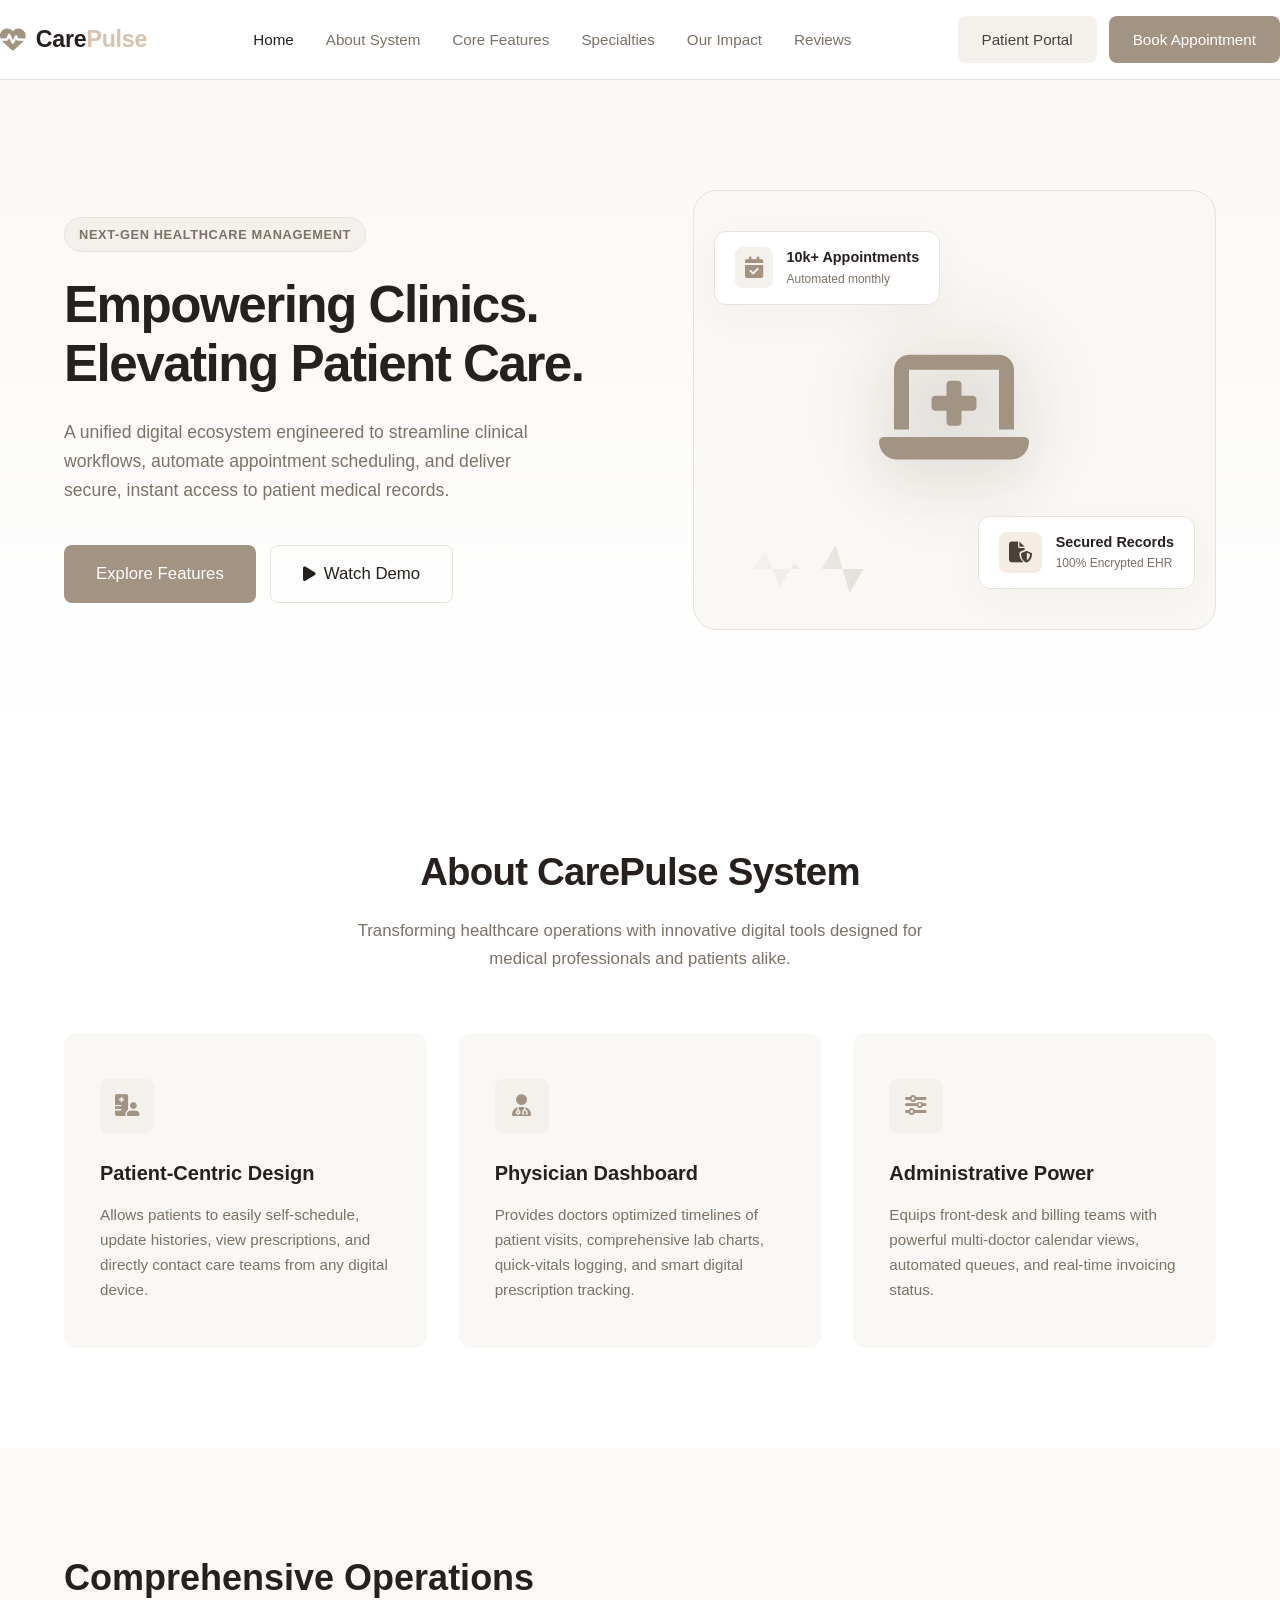
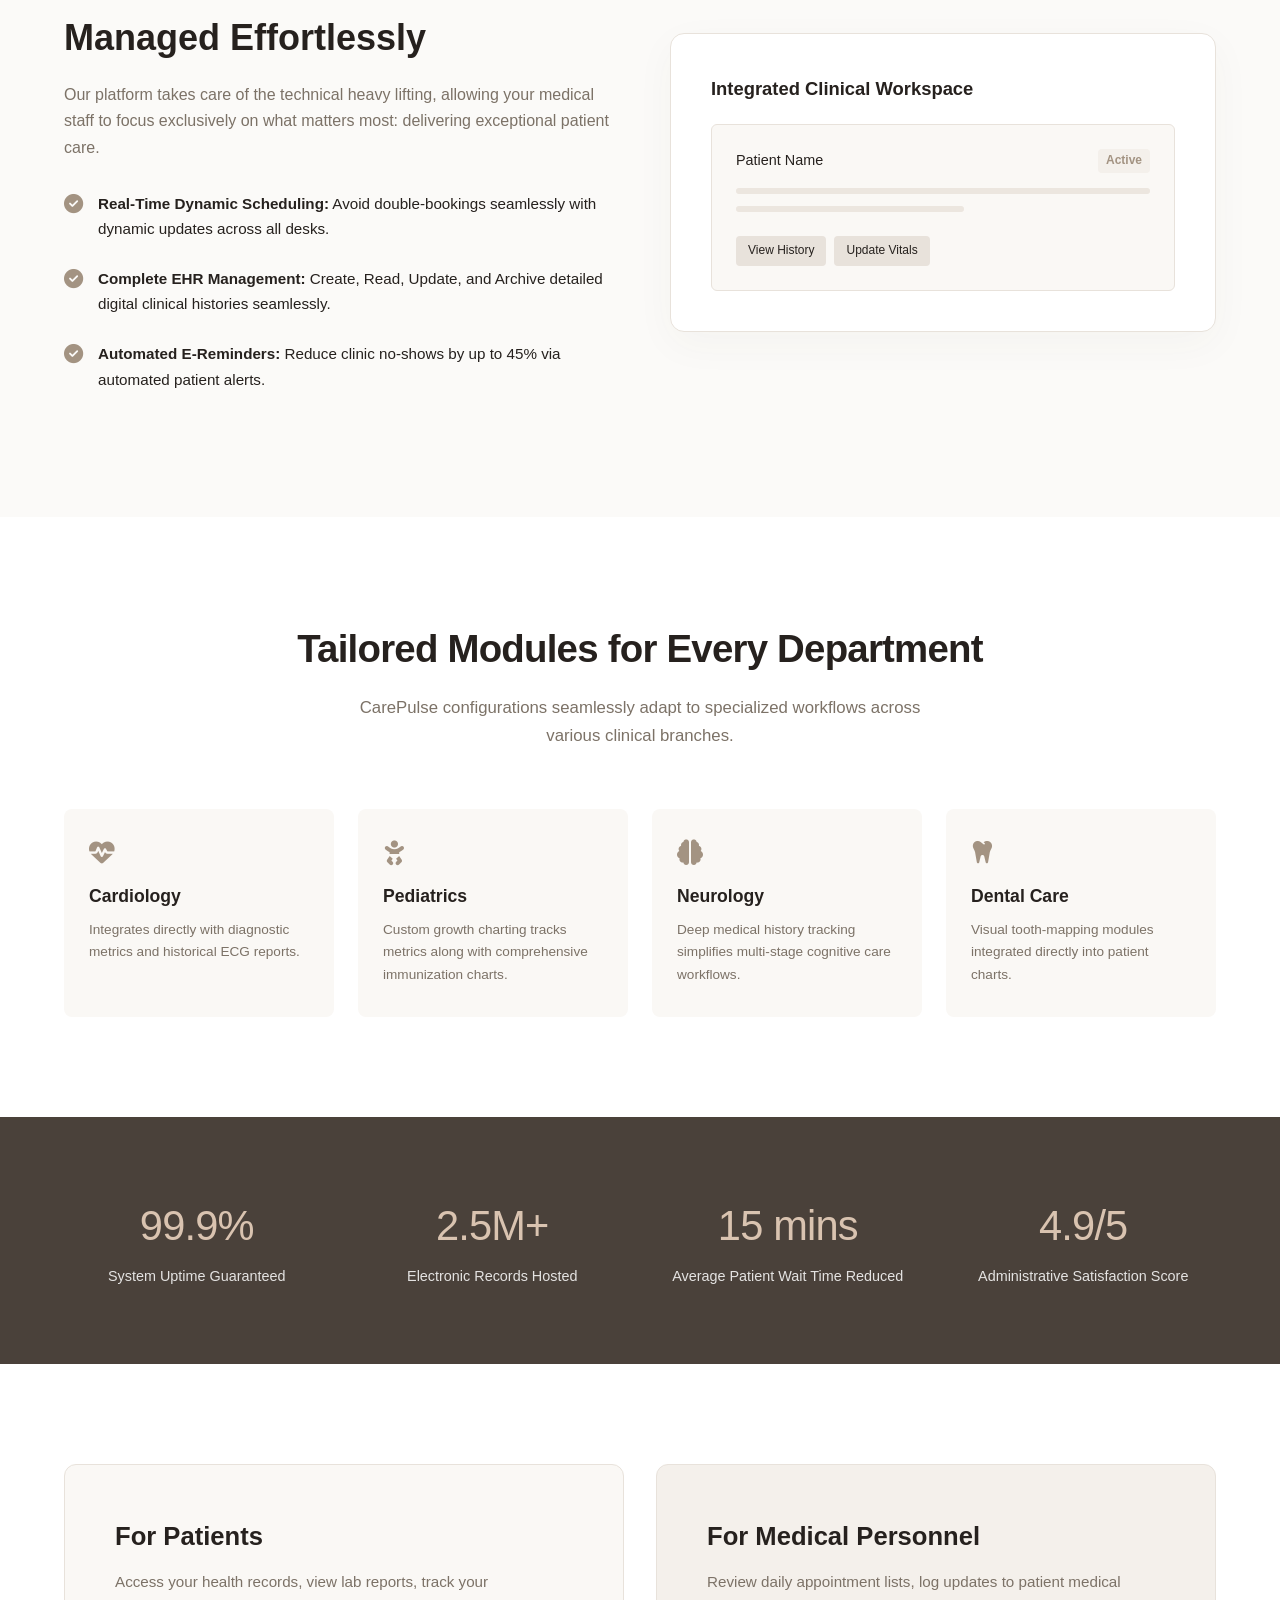
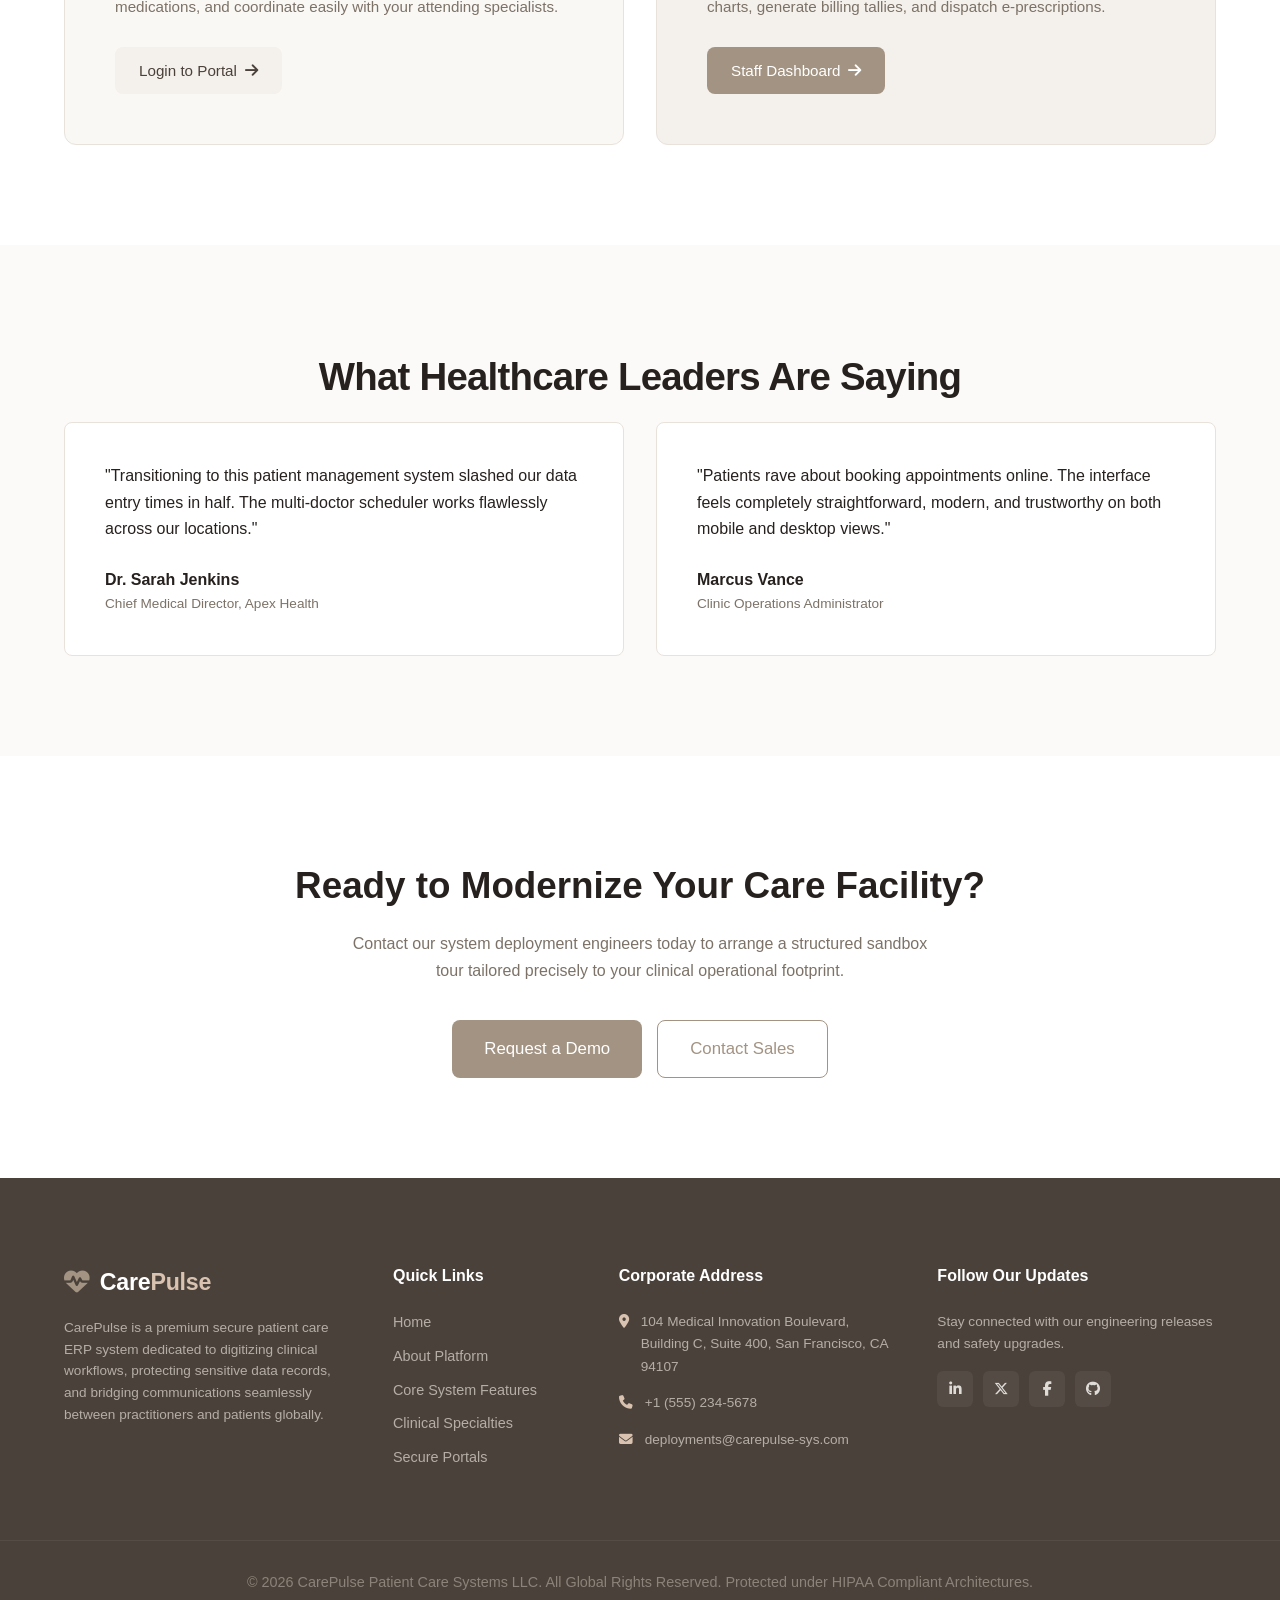
==== index.html @ c85071f4 "first commit" ====
<!DOCTYPE html>
<html lang="en">
<head>
    <meta charset="UTF-8">
    <meta name="viewport" content="width=device-width, initial-scale=1.0">
    <title>CarePulse | Modern Patient Care & Management System</title>
    <!-- External CSS -->
    <link rel="stylesheet" href="style.css">
    <!-- FontAwesome for professional modern icons -->
    <link rel="stylesheet" href="https://cdnjs.cloudflare.com/ajax/libs/font-awesome/6.4.0/css/all.min.css">
</head>
<body>

    <!-- 1. COMPULSORY HEADER & NAVIGATION -->
    <header class="main-header">
        <div class="header-container">
            <div class="logo">
                <i class="fa-solid fa-heart-pulse animated-pulse"></i>
                <span>Care<span class="highlight">Pulse</span></span>
            </div>
            <nav class="navbar">
                <a href="#home" class="active">Home</a>
                <a href="#about">About System</a>
                <a href="#features">Core Features</a>
                <a href="#departments">Specialties</a>
                <a href="#stats">Our Impact</a>
                <a href="#testimonials">Reviews</a>
            </nav>
            <div class="header-cta">
                <a href="#portal" class="btn btn-secondary">Patient Portal</a>
                <a href="#book" class="btn btn-primary">Book Appointment</a>
            </div>
        </div>
    </header>

    <main>
        <!-- 2. HERO SECTION (With Floating/Animated Visual Element) -->
        <section id="home" class="hero-section">
            <div class="container hero-grid">
                <div class="hero-content">
                    <span class="badge">Next-Gen Healthcare Management</span>
                    <h1>Empowering Clinics. <br>Elevating Patient Care.</h1>
                    <p>A unified digital ecosystem engineered to streamline clinical workflows, automate appointment scheduling, and deliver secure, instant access to patient medical records.</p>
                    <div class="hero-actions">
                        <a href="#features" class="btn btn-primary btn-lg">Explore Features</a>
                        <a href="#contact" class="btn btn-outline btn-lg"><i class="fa-solid fa-play"></i> Watch Demo</a>
                    </div>
                </div>
                <div class="hero-image-wrapper">
                    <!-- Modern animated graphic representation using CSS vectors and icons -->
                    <div class="animated-graphic-container">
                        <div class="circle-bg"></div>
                        <div class="floating-card card-1">
                            <i class="fa-solid fa-calendar-check"></i>
                            <div>
                                <h4>10k+ Appointments</h4>
                                <p>Automated monthly</p>
                            </div>
                        </div>
                        <div class="floating-card card-2">
                            <i class="fa-solid fa-file-shield"></i>
                            <div>
                                <h4>Secured Records</h4>
                                <p>100% Encrypted EHR</p>
                            </div>
                        </div>
                        <div class="main-graphic-icon">
                            <i class="fa-solid fa-laptop-medical"></i>
                        </div>
                    </div>
                </div>
            </div>
        </section>

        <!-- 3. ABOUT THE SYSTEM SECTION -->
        <section id="about" class="about-section">
            <div class="container">
                <div class="section-header text-center">
                    <h2>About CarePulse System</h2>
                    <p class="subtitle">Transforming healthcare operations with innovative digital tools designed for medical professionals and patients alike.</p>
                </div>
                <div class="about-grid">
                    <div class="about-card">
                        <div class="icon-box"><i class="fa-solid fa-hospital-user"></i></div>
                        <h3>Patient-Centric Design</h3>
                        <p>Allows patients to easily self-schedule, update histories, view prescriptions, and directly contact care teams from any digital device.</p>
                    </div>
                    <div class="about-card">
                        <div class="icon-box"><i class="fa-solid fa-user-doctor"></i></div>
                        <h3>Physician Dashboard</h3>
                        <p>Provides doctors optimized timelines of patient visits, comprehensive lab charts, quick-vitals logging, and smart digital prescription tracking.</p>
                    </div>
                    <div class="about-card">
                        <div class="icon-box"><i class="fa-solid fa-sliders"></i></div>
                        <h3>Administrative Power</h3>
                        <p>Equips front-desk and billing teams with powerful multi-doctor calendar views, automated queues, and real-time invoicing status.</p>
                    </div>
                </div>
            </div>
        </section>

        <!-- 4. CORE FEATURES SECTION (CRUD & Operations overview) -->
        <section id="features" class="features-section">
            <div class="container">
                <div class="features-wrapper">
                    <div class="features-text">
                        <h2>Comprehensive Operations Managed Effortlessly</h2>
                        <p>Our platform takes care of the technical heavy lifting, allowing your medical staff to focus exclusively on what matters most: delivering exceptional patient care.</p>
                        
                        <ul class="feature-list">
                            <li>
                                <i class="fa-solid fa-circle-check"></i>
                                <div>
                                    <strong>Real-Time Dynamic Scheduling:</strong> Avoid double-bookings seamlessly with dynamic updates across all desks.
                                </div>
                            </li>
                            <li>
                                <i class="fa-solid fa-circle-check"></i>
                                <div>
                                    <strong>Complete EHR Management:</strong> Create, Read, Update, and Archive detailed digital clinical histories seamlessly.
                                </div>
                            </li>
                            <li>
                                <i class="fa-solid fa-circle-check"></i>
                                <div>
                                    <strong>Automated E-Reminders:</strong> Reduce clinic no-shows by up to 45% via automated patient alerts.
                                </div>
                            </li>
                        </ul>
                    </div>
                    <div class="features-display">
                        <div class="tech-stack-box">
                            <h3>Integrated Clinical Workspace</h3>
                            <div class="ui-mockup">
                                <div class="mock-row"><span>Patient Name</span><span class="mock-badge success">Active</span></div>
                                <div class="mock-line"></div>
                                <div class="mock-line short"></div>
                                <div class="mock-buttons">
                                    <span class="m-btn view">View History</span>
                                    <span class="m-btn edit">Update Vitals</span>
                                </div>
                            </div>
                        </div>
                    </div>
                </div>
            </div>
        </section>

        <!-- 5. MEDICAL SPECIALTIES & DEPARTMENTS SECTION -->
        <section id="departments" class="dept-section">
            <div class="container">
                <div class="section-header text-center">
                    <h2>Tailored Modules for Every Department</h2>
                    <p class="subtitle">CarePulse configurations seamlessly adapt to specialized workflows across various clinical branches.</p>
                </div>
                <div class="dept-grid">
                    <div class="dept-box">
                        <i class="fa-solid fa-heart-pulse"></i>
                        <h3>Cardiology</h3>
                        <p>Integrates directly with diagnostic metrics and historical ECG reports.</p>
                    </div>
                    <div class="dept-box">
                        <i class="fa-solid fa-baby"></i>
                        <h3>Pediatrics</h3>
                        <p>Custom growth charting tracks metrics along with comprehensive immunization charts.</p>
                    </div>
                    <div class="dept-box">
                        <i class="fa-solid fa-brain"></i>
                        <h3>Neurology</h3>
                        <p>Deep medical history tracking simplifies multi-stage cognitive care workflows.</p>
                    </div>
                    <div class="dept-box">
                        <i class="fa-solid fa-tooth"></i>
                        <h3>Dental Care</h3>
                        <p>Visual tooth-mapping modules integrated directly into patient charts.</p>
                    </div>
                </div>
            </div>
        </section>

        <!-- 6. LIVE IMPACT STATS SECTION -->
        <section id="stats" class="stats-section">
            <div class="container stats-grid">
                <div class="stat-item">
                    <h3>99.9%</h3>
                    <p>System Uptime Guaranteed</p>
                </div>
                <div class="stat-item">
                    <h3>2.5M+</h3>
                    <p>Electronic Records Hosted</p>
                </div>
                <div class="stat-item">
                    <h3>15 mins</h3>
                    <p>Average Patient Wait Time Reduced</p>
                </div>
                <div class="stat-item">
                    <h3>4.9/5</h3>
                    <p>Administrative Satisfaction Score</p>
                </div>
            </div>
        </section>

        <!-- 7. PATIENT & PROVIDER PORTAL SECTION -->
        <section id="portal" class="portal-section">
            <div class="container portal-grid">
                <div class="portal-card secure-patient">
                    <h2>For Patients</h2>
                    <p>Access your health records, view lab reports, track your medications, and coordinate easily with your attending specialists.</p>
                    <a href="#" class="btn btn-secondary">Login to Portal <i class="fa-solid fa-arrow-right"></i></a>
                </div>
                <div class="portal-card secure-staff">
                    <h2>For Medical Personnel</h2>
                    <p>Review daily appointment lists, log updates to patient medical charts, generate billing tallies, and dispatch e-prescriptions.</p>
                    <a href="#" class="btn btn-primary">Staff Dashboard <i class="fa-solid fa-arrow-right"></i></a>
                </div>
            </div>
        </section>

        <!-- 8. REVIEWS & TESTIMONIALS SECTION -->
        <section id="testimonials" class="testimonial-section">
            <div class="container">
                <div class="section-header text-center">
                    <h2>What Healthcare Leaders Are Saying</h2>
                </div>
                <div class="testimonial-grid">
                    <div class="testimonial-card">
                        <p class="quote">"Transitioning to this patient management system slashed our data entry times in half. The multi-doctor scheduler works flawlessly across our locations."</p>
                        <div class="user-info">
                            <div class="user-details">
                                <h4>Dr. Sarah Jenkins</h4>
                                <p>Chief Medical Director, Apex Health</p>
                            </div>
                        </div>
                    </div>
                    <div class="testimonial-card">
                        <p class="quote">"Patients rave about booking appointments online. The interface feels completely straightforward, modern, and trustworthy on both mobile and desktop views."</p>
                        <div class="user-info">
                            <div class="user-details">
                                <h4>Marcus Vance</h4>
                                <p>Clinic Operations Administrator</p>
                            </div>
                        </div>
                    </div>
                </div>
            </div>
        </section>

        <!-- 9. APPOINTMENT BOOKING/CALL TO ACTION SECTION -->
        <section id="book" class="cta-booking-section">
            <div class="container text-center">
                <div class="cta-inner">
                    <h2>Ready to Modernize Your Care Facility?</h2>
                    <p>Contact our system deployment engineers today to arrange a structured sandbox tour tailored precisely to your clinical operational footprint.</p>
                    <div class="cta-buttons">
                        <a href="#" class="btn btn-primary btn-lg">Request a Demo</a>
                        <a href="#contact" class="btn btn-outline-white btn-lg">Contact Sales</a>
                    </div>
                </div>
            </div>
        </section>
    </main>

    <!-- 10. COMPULSORY FOOTER (Links, Address, Socials, Description) -->
    <footer id="contact" class="main-footer">
        <div class="container footer-grid">
            <!-- Col 1: System Description -->
            <div class="footer-col description-col">
                <div class="logo">
                    <i class="fa-solid fa-heart-pulse"></i>
                    <span>Care<span class="highlight">Pulse</span></span>
                </div>
                <p class="footer-desc">
                    CarePulse is a premium secure patient care ERP system dedicated to digitizing clinical workflows, protecting sensitive data records, and bridging communications seamlessly between practitioners and patients globally.
                </p>
            </div>

            <!-- Col 2: Quick Links -->
            <div class="footer-col links-col">
                <h3>Quick Links</h3>
                <ul>
                    <li><a href="#home">Home</a></li>
                    <li><a href="#about">About Platform</a></li>
                    <li><a href="#features">Core System Features</a></li>
                    <li><a href="#departments">Clinical Specialties</a></li>
                    <li><a href="#portal">Secure Portals</a></li>
                </ul>
            </div>

            <!-- Col 3: Address / Contact Info -->
            <div class="footer-col address-col">
                <h3>Corporate Address</h3>
                <ul class="contact-info">
                    <li>
                        <i class="fa-solid fa-location-dot"></i>
                        <span>104 Medical Innovation Boulevard, Building C, Suite 400, San Francisco, CA 94107</span>
                    </li>
                    <li>
                        <i class="fa-solid fa-phone"></i>
                        <span>+1 (555) 234-5678</span>
                    </li>
                    <li>
                        <i class="fa-solid fa-envelope"></i>
                        <span>deployments@carepulse-sys.com</span>
                    </li>
                </ul>
            </div>

            <!-- Col 4: Social Media Links -->
            <div class="footer-col social-col">
                <h3>Follow Our Updates</h3>
                <p>Stay connected with our engineering releases and safety upgrades.</p>
                <div class="social-icons">
                    <a href="https://linkedin.com" target="_blank" aria-label="LinkedIn"><i class="fa-brands fa-linkedin-in"></i></a>
                    <a href="https://twitter.com" target="_blank" aria-label="Twitter"><i class="fa-brands fa-x-twitter"></i></a>
                    <a href="https://facebook.com" target="_blank" aria-label="Facebook"><i class="fa-brands fa-facebook-f"></i></a>
                    <a href="https://github.com" target="_blank" aria-label="GitHub"><i class="fa-brands fa-github"></i></a>
                </div>
            </div>
        </div>

        <div class="footer-bottom text-center">
            <p>&copy; 2026 CarePulse Patient Care Systems LLC. All Global Rights Reserved. Protected under HIPAA Compliant Architectures.</p>
        </div>
    </footer>

</body>
</html>
---- style.css ----
/* 
========================================================================
   CAREPULSE SYSTEM - PROFESSIONAL EXTERNAL STYLING
   PALETTE: Premium Greige, Oatmeal, & Soft Nude Accent
========================================================================
*/

/* --- Root Variables for Greige & Nude Palette --- */
:root {
    --primary: #a39382;            /* Sophisticated Warm Greige / Stone */
    --primary-light: #f4f0eb;      /* Soft Oatmeal / Pale Nude background tint */
    --secondary: #4a413a;          /* Deep Walnut Charcoal for grounding & contrast */
    --secondary-light: #faf8f5;    /* Pristine Linen Off-White */
    --nude-accent: #d9c3b0;        /* Warm Flesh / Sand Nude for premium highlights */
    --dark: #26211e;               /* Rich Espresso Dark for ultra-readable text */
    --light: #ffffff;              /* Pure White background */
    --gray-bg: #fbfaf8;            /* Softly tinted background */
    --text-muted: #7c7267;         /* Ash-greige for beautiful body text */
    --border-color: #e8e2db;       /* Subtle, clean layout borders */
    --shadow: 0 12px 40px rgba(74, 65, 58, 0.04); /* Soft, elegant shadow depth */
    --transition: all 0.35s cubic-bezier(0.25, 1, 0.5, 1); /* Silk-smooth animations */
}

/* --- Base Resets & Typography --- */
* {
    margin: 0;
    padding: 0;
    box-sizing: border-box;
}

html {
    scroll-behavior: smooth;
    font-family: -apple-system, BlinkMacSystemFont, 'Segoe UI', Roboto, Helvetica, Arial, sans-serif;
    color: var(--dark);
    background-color: var(--light);
    -webkit-font-smoothing: antialiased;
}

body {
    line-height: 1.65;
}

.container {
    width: 100%;
    max-width: 1200px;
    margin: 0 auto;
    padding: 0 24px;
}

.text-center { text-align: center; }

/* --- Buttons Styles --- */
.btn {
    display: inline-flex;
    align-items: center;
    gap: 8px;
    padding: 11px 24px;
    border-radius: 8px;
    font-weight: 500;
    font-size: 0.95rem;
    text-decoration: none;
    transition: var(--transition);
    cursor: pointer;
    border: none;
}

.btn-primary {
    background-color: var(--primary);
    color: var(--light);
}
.btn-primary:hover {
    background-color: var(--secondary);
    transform: translateY(-2px);
    box-shadow: 0 5px 15px rgba(74, 65, 58, 0.15);
}

.btn-secondary {
    background-color: var(--primary-light);
    color: var(--secondary);
}
.btn-secondary:hover {
    background-color: var(--nude-accent);
    color: var(--dark);
    transform: translateY(-2px);
}

.btn-outline {
    border: 1px solid var(--border-color);
    background: transparent;
    color: var(--dark);
}
.btn-outline:hover {
    background: var(--primary-light);
    border-color: var(--primary);
}

.btn-lg {
    padding: 14px 32px;
    font-size: 1.05rem;
}

/* --- Global Section Utilities --- */
section {
    padding: 100px 0;
}
.section-header h2 {
    font-size: 2.4rem;
    font-weight: 600;
    letter-spacing: -0.02em;
    color: var(--dark);
    margin-bottom: 14px;
}
.section-header .subtitle {
    max-width: 600px;
    margin: 0 auto 60px auto;
    color: var(--text-muted);
    font-size: 1.05rem;
}

/* ==========================================
   1. HEADER SECTION
========================================== */
.main-header {
    background-color: rgba(255, 255, 255, 0.95);
    backdrop-filter: blur(8px);
    border-bottom: 1px solid var(--border-color);
    position: sticky;
    top: 0;
    z-index: 1000;
    padding: 16px 0;
}

.header-container {
    display: flex;
    justify-content: space-between;
    align-items: center;
}

.logo {
    display: flex;
    align-items: center;
    gap: 10px;
    font-size: 1.45rem;
    font-weight: 600;
    letter-spacing: -0.01em;
    color: var(--dark);
}
.logo i {
    color: var(--primary);
    font-size: 1.6rem;
}
.logo .highlight {
    color: var(--nude-accent);
}

.navbar {
    display: flex;
    gap: 32px;
}
.navbar a {
    text-decoration: none;
    color: var(--text-muted);
    font-weight: 500;
    font-size: 0.95rem;
    transition: var(--transition);
}
.navbar a:hover, .navbar a.active {
    color: var(--dark);
}

.header-cta {
    display: flex;
    gap: 12px;
}

/* ==========================================
   2. HERO SECTION (Richly Animated CSS Visuals)
========================================== */
.hero-section {
    background: linear-gradient(180deg, var(--secondary-light) 0%, var(--light) 100%);
    padding: 110px 0;
    overflow: hidden;
}

.hero-grid {
    display: grid;
    grid-template-columns: 1.05fr 0.95fr;
    align-items: center;
    gap: 50px;
}

.badge {
    background-color: var(--primary-light);
    color: var(--text-muted);
    border: 1px solid var(--border-color);
    padding: 6px 14px;
    border-radius: 30px;
    font-size: 0.8rem;
    font-weight: 600;
    letter-spacing: 0.05em;
    text-transform: uppercase;
    display: inline-block;
    margin-bottom: 24px;
}

.hero-content h1 {
    font-size: 3.2rem;
    font-weight: 700;
    line-height: 1.15;
    letter-spacing: -0.03em;
    color: var(--dark);
    margin-bottom: 24px;
}

.hero-content p {
    font-size: 1.1rem;
    color: var(--text-muted);
    margin-bottom: 40px;
    max-width: 500px;
}

.hero-actions {
    display: flex;
    gap: 14px;
}

/* --- Complex Vector Medical Canvas Styling --- */
.animated-graphic-container {
    position: relative;
    width: 100%;
    height: 440px;
    display: flex;
    justify-content: center;
    align-items: center;
    background-color: var(--secondary-light);
    border-radius: 24px;
    border: 1px solid var(--border-color);
    overflow: hidden;
}

/* Diagnostic Radial Target Grid */
.circle-bg {
    position: absolute;
    width: 300px;
    height: 300px;
    background: radial-gradient(circle, rgba(163,147,130,0.15) 0%, transparent 70%);
    border-radius: 50%;
    animation: pulseBg 4s infinite ease-in-out;
}

/* Orbiting Ring 1: Telehealth Rotation Matrix */
.circle-orbit-1 {
    position: absolute;
    width: 220px;
    height: 220px;
    border: 1px dashed var(--nude-accent);
    border-radius: 50%;
    animation: spinClockwise 25s linear infinite;
}

/* Orbiting Ring 2: Core Medical Scanning Interface Boundaries */
.circle-orbit-2 {
    position: absolute;
    width: 360px;
    height: 360px;
    border: 1px solid rgba(163,147,130,0.12);
    border-radius: 50%;
    animation: spinCounterClockwise 35s linear infinite;
}

/* Centerpiece Clinical Icon Node */
.main-graphic-icon {
    font-size: 7.5rem;
    color: var(--primary);
    z-index: 5;
    filter: drop-shadow(0 12px 24px rgba(74, 65, 58, 0.12));
    animation: floatMain 6s infinite ease-in-out;
}

/* Pure CSS Heartbeat Pulse-Wave Tracker Component */
.animated-graphic-container::before {
    content: "";
    position: absolute;
    width: 140px;
    height: 60px;
    bottom: 30px;
    left: 30px;
    opacity: 0.25;
    background: linear-gradient(90deg, transparent 0%, var(--primary) 50%, transparent 100%);
    background-size: 200% 100%;
    clip-path: polygon(0% 50%, 20% 50%, 30% 20%, 40% 80%, 50% 40%, 55% 50%, 70% 50%, 80% 10%, 90% 90%, 100% 50%);
    animation: pulseWave 3s infinite linear;
    z-index: 2;
}

/* Clinical Analytics Overlay Card 1 */
.floating-card {
    position: absolute;
    background: var(--light);
    padding: 14px 20px;
    border-radius: 12px;
    border: 1px solid var(--border-color);
    box-shadow: var(--shadow);
    display: flex;
    align-items: center;
    gap: 14px;
    z-index: 10;
}
.floating-card h4 { font-size: 0.9rem; font-weight: 600; color: var(--dark); }
.floating-card p { font-size: 0.75rem; color: var(--text-muted); }
.floating-card i {
    font-size: 1.3rem;
    padding: 10px;
    border-radius: 8px;
}

.card-1 {
    top: 40px;
    left: 20px;
    animation: floatCard1 5s infinite ease-in-out;
}
.card-1 i { background-color: var(--primary-light); color: var(--primary); }

/* Vitals Monitoring Overlay Card 2 */
.card-2 {
    bottom: 40px;
    right: 20px;
    animation: floatCard2 5.5s infinite ease-in-out;
}
.card-2 i { background-color: #f5ece3; color: var(--secondary); }

/* Decorative Target Alignment Crosshairs */
.graphic-dot {
    position: absolute;
    width: 10px;
    height: 10px;
    background-color: var(--nude-accent);
    border-radius: 50%;
    top: 25%;
    right: 25%;
    animation: floatCard1 4s infinite ease-in-out alternate;
}

/* ==========================================
   3. ABOUT SECTION
========================================== */
.about-section { background-color: var(--light); }
.about-grid {
    display: grid;
    grid-template-columns: repeat(3, 1fr);
    gap: 32px;
}
.about-card {
    background-color: var(--secondary-light);
    padding: 45px 35px;
    border-radius: 12px;
    transition: var(--transition);
    border: 1px solid transparent;
}
.about-card:hover {
    transform: translateY(-5px);
    background-color: var(--light);
    border-color: var(--border-color);
    box-shadow: var(--shadow);
}
.icon-box {
    width: 54px;
    height: 54px;
    background-color: var(--primary-light);
    color: var(--primary);
    display: flex;
    align-items: center;
    justify-content: center;
    border-radius: 8px;
    font-size: 1.35rem;
    margin-bottom: 24px;
}
.about-card h3 { margin-bottom: 12px; font-size: 1.25rem; font-weight: 600; }
.about-card p { color: var(--text-muted); font-size: 0.95rem; }

/* ==========================================
   4. CORE FEATURES SECTION
========================================== */
.features-section { background-color: var(--gray-bg); }
.features-wrapper {
    display: grid;
    grid-template-columns: 1fr 1fr;
    gap: 60px;
    align-items: center;
}
.features-text h2 { font-size: 2.25rem; margin-bottom: 15px; }
.features-text p { color: var(--text-muted); margin-bottom: 30px; }

.feature-list { list-style: none; }
.feature-list li {
    display: flex;
    gap: 15px;
    margin-bottom: 25px;
    font-size: 0.95rem;
}
.feature-list li i {
    color: var(--primary);
    font-size: 1.2rem;
    margin-top: 4px;
}

.features-display {
    background-color: var(--light);
    border-radius: 14px;
    padding: 40px;
    border: 1px solid var(--border-color);
    box-shadow: var(--shadow);
}
.tech-stack-box h3 { font-size: 1.15rem; margin-bottom: 20px; font-weight: 600; }
.ui-mockup {
    background-color: var(--secondary-light);
    border-radius: 6px;
    padding: 24px;
    border: 1px solid var(--border-color);
}
.mock-row {
    display: flex;
    justify-content: space-between;
    margin-bottom: 15px;
    font-size: 0.9rem;
    font-weight: 500;
}
.mock-badge {
    font-size: 0.75rem;
    padding: 2px 8px;
    border-radius: 4px;
}
.mock-badge.success { background-color: var(--primary-light); color: var(--primary); font-weight: 600; }
.mock-line {
    height: 6px;
    background-color: #ece6df;
    border-radius: 3px;
    margin-bottom: 12px;
}
.mock-line.short { width: 55%; margin-bottom: 24px; }
.mock-buttons { display: flex; gap: 8px; }
.m-btn {
    font-size: 0.75rem;
    padding: 5px 12px;
    border-radius: 4px;
    background: var(--border-color);
    color: var(--dark);
}

/* ==========================================
   5. SPECIALTIES DEPARTMENTS SECTION
========================================== */
.dept-section { background-color: var(--light); }
.dept-grid {
    display: grid;
    grid-template-columns: repeat(4, 1fr);
    gap: 24px;
}
.dept-box {
    padding: 30px 24px;
    background-color: var(--secondary-light);
    border-radius: 8px;
    border: 1px solid transparent;
    transition: var(--transition);
}
.dept-box:hover {
    background-color: var(--light);
    border-color: var(--border-color);
    box-shadow: var(--shadow);
}
.dept-box i {
    font-size: 1.6rem;
    color: var(--primary);
    margin-bottom: 16px;
}
.dept-box h3 { font-size: 1.1rem; margin-bottom: 8px; font-weight: 600; }
.dept-box p { font-size: 0.85rem; color: var(--text-muted); }

/* ==========================================
   6. IMPACT STATS SECTION
========================================== */
.stats-section {
    background-color: var(--secondary);
    color: var(--light);
    padding: 75px 0;
}
.stats-grid {
    display: grid;
    grid-template-columns: repeat(4, 1fr);
    text-align: center;
    gap: 30px;
}
.stat-item h3 { font-size: 2.6rem; font-weight: 500; letter-spacing: -0.02em; margin-bottom: 4px; color: var(--nude-accent); }
.stat-item p { font-size: 0.9rem; opacity: 0.85; }

/* ==========================================
   7. PORTAL LOGIN SECTION
========================================== */
.portal-section { background-color: var(--light); }
.portal-grid {
    display: grid;
    grid-template-columns: 1fr 1fr;
    gap: 32px;
}
.portal-card {
    padding: 50px;
    border-radius: 12px;
    border: 1px solid var(--border-color);
}
.secure-patient {
    background-color: var(--secondary-light);
    color: var(--dark);
}
.secure-staff {
    background-color: var(--primary-light);
    color: var(--dark);
}
.portal-card h2 { margin-bottom: 12px; font-size: 1.6rem; font-weight: 600; }
.portal-card p { margin-bottom: 28px; color: var(--text-muted); font-size: 0.95rem; }

/* ==========================================
   8. TESTIMONIALS SECTION
========================================== */
.testimonial-section { background-color: var(--gray-bg); }
.testimonial-grid {
    display: grid;
    grid-template-columns: 1fr 1fr;
    gap: 32px;
}
.testimonial-card {
    background-color: var(--light);
    padding: 40px;
    border-radius: 8px;
    border: 1px solid var(--border-color);
}
.testimonial-card .quote {
    font-size: 1rem;
    margin-bottom: 24px;
    color: var(--dark);
}
.user-details h4 { font-size: 1rem; font-weight: 600; }
.user-details p { font-size: 0.85rem; color: var(--text-muted); }

/* ==========================================
   9. CTA APPOINTMENT BOOKING SECTION
========================================== */
.cta-booking-section {
    background-color: var(--light);
    padding: 100px 0;
}
.cta-inner h2 { font-size: 2.3rem; margin-bottom: 14px; font-weight: 600; }
.cta-inner p { max-width: 600px; margin: 0 auto 36px auto; color: var(--text-muted); }
.cta-buttons { display: flex; justify-content: center; gap: 15px; }
.btn-outline-white {
    border: 1px solid var(--primary);
    color: var(--primary);
}
.btn-outline-white:hover {
    background-color: var(--primary-light);
}

/* ==========================================
   10. COMPULSORY FOOTER SYSTEM
========================================== */
.main-footer {
    background-color: var(--secondary);
    color: #dfdcd8;
    padding: 85px 0 40px 0;
    font-size: 0.9rem;
}
.footer-grid {
    display: grid;
    grid-template-columns: 1.4fr 0.9fr 1.35fr 1.35fr;
    gap: 40px;
    margin-bottom: 60px;
}
.footer-col h3 {
    color: var(--light);
    margin-bottom: 22px;
    font-size: 1rem;
    font-weight: 600;
}

.description-col .logo { color: var(--light); margin-bottom: 16px; }
.footer-desc { color: #b5aea7; line-height: 1.6; font-size: 0.85rem; }

.links-col ul { list-style: none; }
.links-col ul li { margin-bottom: 10px; }
.links-col ul li a {
    color: #b5aea7;
    text-decoration: none;
    transition: var(--transition);
}
.links-col ul li a:hover { color: var(--light); }

.contact-info { list-style: none; }
.contact-info li {
    display: flex;
    gap: 12px;
    margin-bottom: 14px;
    color: #b5aea7;
    font-size: 0.85rem;
}
.contact-info li i { color: var(--nude-accent); margin-top: 4px; }

.social-col p { color: #b5aea7; margin-bottom: 15px; font-size: 0.85rem; }
.social-icons { display: flex; gap: 10px; }
.social-icons a {
    width: 36px;
    height: 36px;
    background-color: rgba(255, 255, 255, 0.05);
    color: #dfdcd8;
    display: flex;
    align-items: center;
    justify-content: center;
    border-radius: 6px;
    text-decoration: none;
    transition: var(--transition);
}
.social-icons a:hover {
    background-color: var(--primary);
    color: var(--light);
}

.footer-bottom {
    border-top: 1px solid rgba(255, 255, 255, 0.06);
    padding-top: 30px;
    color: #8c837a;
    font-size: 0.8------rem;
}

/* ==========================================
   CSS KEYFRAME ANIMATIONS
========================================== */
@keyframes pulseBg {
    0%, 100% { transform: scale(1); opacity: 0.6; }
    50% { transform: scale(1.08); opacity: 0.9; }
}

@keyframes spinClockwise {
    0% { transform: rotate(0deg); }
    100% { transform: rotate(360deg); }
}

@keyframes spinCounterClockwise {
    0% { transform: rotate(360deg); }
    100% { transform: rotate(0deg); }
}

@keyframes floatMain {
    0%, 100% { transform: translateY(0); }
    50% { transform: translateY(-12px); }
}

@keyframes floatCard1 {
    0%, 100% { transform: translateY(0) translateX(0); }
    50% { transform: translateY(-8px) translateX(4px); }
}

@keyframes floatCard2 {
    0%, 100% { transform: translateY(0) translateX(0); }
    50% { transform: translateY(8px) translateX(-4px); }
}

@keyframes pulseWave {
    0% { background-position: 200% 0; }
    100% { background-position: -200% 0; }
}

/* ==========================================
   RESPONSIVE DESIGN (MOBILE MEDIA QUERIES)
========================================== */
@media (max-width: 992px) {
    .hero-grid, .features-wrapper, .portal-grid, .testimonial-grid {
        grid-template-columns: 1fr;
    }
    .about-grid, .dept-grid, .footer-grid { grid-template-columns: repeat(2, 1fr); }
    .navbar, .header-cta { display: none; }
}

@media (max-width: 576px) {
    .about-grid, .dept-grid, .footer-grid, .stats-grid { grid-template-columns: 1fr; }
    .hero-content h1 { font-size: 2.3rem; }
}
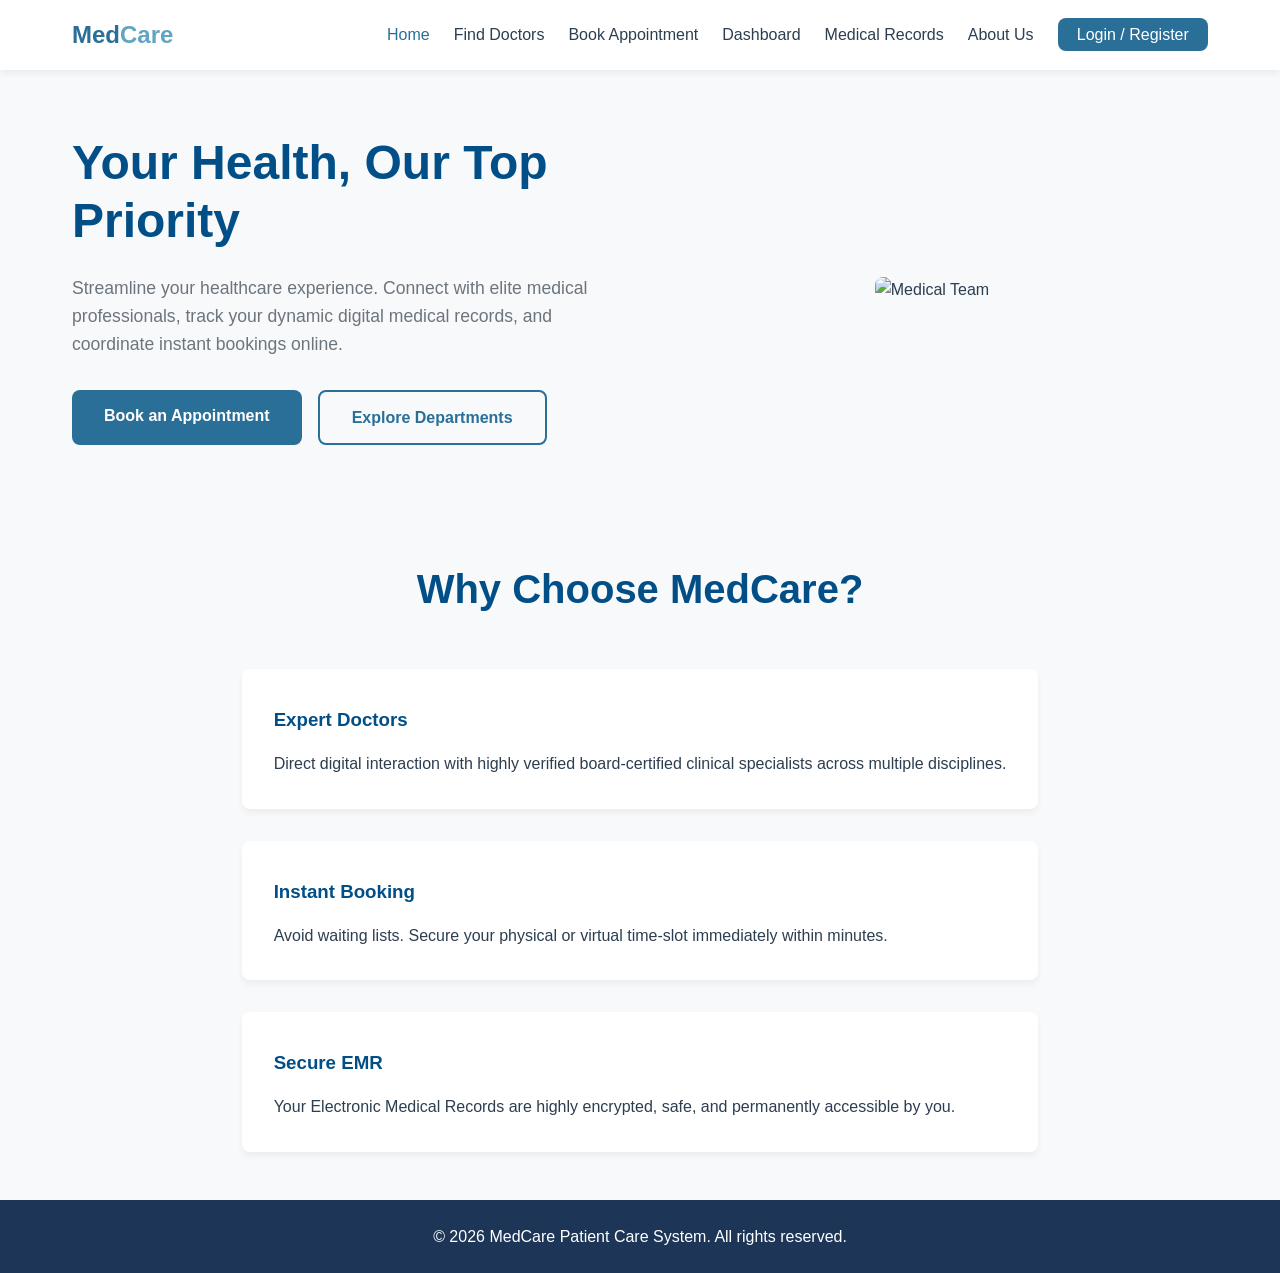
==== commit 512db479: "test" ====
--- a/index.html
+++ b/index.html
@@ -3,324 +3,62 @@
 <head>
     <meta charset="UTF-8">
     <meta name="viewport" content="width=device-width, initial-scale=1.0">
-    <title>CarePulse | Modern Patient Care & Management System</title>
-    <!-- External CSS -->
+    <title>MedCare | Patient Management System</title>
     <link rel="stylesheet" href="style.css">
-    <!-- FontAwesome for professional modern icons -->
-    <link rel="stylesheet" href="https://cdnjs.cloudflare.com/ajax/libs/font-awesome/6.4.0/css/all.min.css">
 </head>
 <body>
 
-    <!-- 1. COMPULSORY HEADER & NAVIGATION -->
-    <header class="main-header">
-        <div class="header-container">
-            <div class="logo">
-                <i class="fa-solid fa-heart-pulse animated-pulse"></i>
-                <span>Care<span class="highlight">Pulse</span></span>
-            </div>
-            <nav class="navbar">
-                <a href="#home" class="active">Home</a>
-                <a href="#about">About System</a>
-                <a href="#features">Core Features</a>
-                <a href="#departments">Specialties</a>
-                <a href="#stats">Our Impact</a>
-                <a href="#testimonials">Reviews</a>
-            </nav>
-            <div class="header-cta">
-                <a href="#portal" class="btn btn-secondary">Patient Portal</a>
-                <a href="#book" class="btn btn-primary">Book Appointment</a>
+    <header>
+        <nav class="navbar">
+            <div class="logo"><a href="index.html">Med<span>Care</span></a></div>
+            <ul class="nav-links">
+                <li><a href="index.html" class="active">Home</a></li>
+                <li><a href="doctors.html">Find Doctors</a></li>
+                <li><a href="appointment.html">Book Appointment</a></li>
+                <li><a href="dashboard.html">Dashboard</a></li>
+                <li><a href="emr.html">Medical Records</a></li>
+                <li><a href="about.html">About Us</a></li>
+                <li><a href="login.html" class="cta-btn">Login / Register</a></li>
+            </ul>
+        </nav>
+    </header>
+
+    <main class="hero">
+        <div class="hero-content">
+            <h1>Your Health, Our Top Priority</h1>
+            <p>Streamline your healthcare experience. Connect with elite medical professionals, track your dynamic digital medical records, and coordinate instant bookings online.</p>
+            <div class="hero-buttons">
+                <a href="appointment.html" class="btn-primary">Book an Appointment</a>
+                <a href="doctors.html" class="btn-secondary">Explore Departments</a>
             </div>
         </div>
-    </header>
-
-    <main>
-        <!-- 2. HERO SECTION (With Floating/Animated Visual Element) -->
-        <section id="home" class="hero-section">
-            <div class="container hero-grid">
-                <div class="hero-content">
-                    <span class="badge">Next-Gen Healthcare Management</span>
-                    <h1>Empowering Clinics. <br>Elevating Patient Care.</h1>
-                    <p>A unified digital ecosystem engineered to streamline clinical workflows, automate appointment scheduling, and deliver secure, instant access to patient medical records.</p>
-                    <div class="hero-actions">
-                        <a href="#features" class="btn btn-primary btn-lg">Explore Features</a>
-                        <a href="#contact" class="btn btn-outline btn-lg"><i class="fa-solid fa-play"></i> Watch Demo</a>
-                    </div>
-                </div>
-                <div class="hero-image-wrapper">
-                    <!-- Modern animated graphic representation using CSS vectors and icons -->
-                    <div class="animated-graphic-container">
-                        <div class="circle-bg"></div>
-                        <div class="floating-card card-1">
-                            <i class="fa-solid fa-calendar-check"></i>
-                            <div>
-                                <h4>10k+ Appointments</h4>
-                                <p>Automated monthly</p>
-                            </div>
-                        </div>
-                        <div class="floating-card card-2">
-                            <i class="fa-solid fa-file-shield"></i>
-                            <div>
-                                <h4>Secured Records</h4>
-                                <p>100% Encrypted EHR</p>
-                            </div>
-                        </div>
-                        <div class="main-graphic-icon">
-                            <i class="fa-solid fa-laptop-medical"></i>
-                        </div>
-                    </div>
-                </div>
-            </div>
-        </section>
-
-        <!-- 3. ABOUT THE SYSTEM SECTION -->
-        <section id="about" class="about-section">
-            <div class="container">
-                <div class="section-header text-center">
-                    <h2>About CarePulse System</h2>
-                    <p class="subtitle">Transforming healthcare operations with innovative digital tools designed for medical professionals and patients alike.</p>
-                </div>
-                <div class="about-grid">
-                    <div class="about-card">
-                        <div class="icon-box"><i class="fa-solid fa-hospital-user"></i></div>
-                        <h3>Patient-Centric Design</h3>
-                        <p>Allows patients to easily self-schedule, update histories, view prescriptions, and directly contact care teams from any digital device.</p>
-                    </div>
-                    <div class="about-card">
-                        <div class="icon-box"><i class="fa-solid fa-user-doctor"></i></div>
-                        <h3>Physician Dashboard</h3>
-                        <p>Provides doctors optimized timelines of patient visits, comprehensive lab charts, quick-vitals logging, and smart digital prescription tracking.</p>
-                    </div>
-                    <div class="about-card">
-                        <div class="icon-box"><i class="fa-solid fa-sliders"></i></div>
-                        <h3>Administrative Power</h3>
-                        <p>Equips front-desk and billing teams with powerful multi-doctor calendar views, automated queues, and real-time invoicing status.</p>
-                    </div>
-                </div>
-            </div>
-        </section>
-
-        <!-- 4. CORE FEATURES SECTION (CRUD & Operations overview) -->
-        <section id="features" class="features-section">
-            <div class="container">
-                <div class="features-wrapper">
-                    <div class="features-text">
-                        <h2>Comprehensive Operations Managed Effortlessly</h2>
-                        <p>Our platform takes care of the technical heavy lifting, allowing your medical staff to focus exclusively on what matters most: delivering exceptional patient care.</p>
-                        
-                        <ul class="feature-list">
-                            <li>
-                                <i class="fa-solid fa-circle-check"></i>
-                                <div>
-                                    <strong>Real-Time Dynamic Scheduling:</strong> Avoid double-bookings seamlessly with dynamic updates across all desks.
-                                </div>
-                            </li>
-                            <li>
-                                <i class="fa-solid fa-circle-check"></i>
-                                <div>
-                                    <strong>Complete EHR Management:</strong> Create, Read, Update, and Archive detailed digital clinical histories seamlessly.
-                                </div>
-                            </li>
-                            <li>
-                                <i class="fa-solid fa-circle-check"></i>
-                                <div>
-                                    <strong>Automated E-Reminders:</strong> Reduce clinic no-shows by up to 45% via automated patient alerts.
-                                </div>
-                            </li>
-                        </ul>
-                    </div>
-                    <div class="features-display">
-                        <div class="tech-stack-box">
-                            <h3>Integrated Clinical Workspace</h3>
-                            <div class="ui-mockup">
-                                <div class="mock-row"><span>Patient Name</span><span class="mock-badge success">Active</span></div>
-                                <div class="mock-line"></div>
-                                <div class="mock-line short"></div>
-                                <div class="mock-buttons">
-                                    <span class="m-btn view">View History</span>
-                                    <span class="m-btn edit">Update Vitals</span>
-                                </div>
-                            </div>
-                        </div>
-                    </div>
-                </div>
-            </div>
-        </section>
-
-        <!-- 5. MEDICAL SPECIALTIES & DEPARTMENTS SECTION -->
-        <section id="departments" class="dept-section">
-            <div class="container">
-                <div class="section-header text-center">
-                    <h2>Tailored Modules for Every Department</h2>
-                    <p class="subtitle">CarePulse configurations seamlessly adapt to specialized workflows across various clinical branches.</p>
-                </div>
-                <div class="dept-grid">
-                    <div class="dept-box">
-                        <i class="fa-solid fa-heart-pulse"></i>
-                        <h3>Cardiology</h3>
-                        <p>Integrates directly with diagnostic metrics and historical ECG reports.</p>
-                    </div>
-                    <div class="dept-box">
-                        <i class="fa-solid fa-baby"></i>
-                        <h3>Pediatrics</h3>
-                        <p>Custom growth charting tracks metrics along with comprehensive immunization charts.</p>
-                    </div>
-                    <div class="dept-box">
-                        <i class="fa-solid fa-brain"></i>
-                        <h3>Neurology</h3>
-                        <p>Deep medical history tracking simplifies multi-stage cognitive care workflows.</p>
-                    </div>
-                    <div class="dept-box">
-                        <i class="fa-solid fa-tooth"></i>
-                        <h3>Dental Care</h3>
-                        <p>Visual tooth-mapping modules integrated directly into patient charts.</p>
-                    </div>
-                </div>
-            </div>
-        </section>
-
-        <!-- 6. LIVE IMPACT STATS SECTION -->
-        <section id="stats" class="stats-section">
-            <div class="container stats-grid">
-                <div class="stat-item">
-                    <h3>99.9%</h3>
-                    <p>System Uptime Guaranteed</p>
-                </div>
-                <div class="stat-item">
-                    <h3>2.5M+</h3>
-                    <p>Electronic Records Hosted</p>
-                </div>
-                <div class="stat-item">
-                    <h3>15 mins</h3>
-                    <p>Average Patient Wait Time Reduced</p>
-                </div>
-                <div class="stat-item">
-                    <h3>4.9/5</h3>
-                    <p>Administrative Satisfaction Score</p>
-                </div>
-            </div>
-        </section>
-
-        <!-- 7. PATIENT & PROVIDER PORTAL SECTION -->
-        <section id="portal" class="portal-section">
-            <div class="container portal-grid">
-                <div class="portal-card secure-patient">
-                    <h2>For Patients</h2>
-                    <p>Access your health records, view lab reports, track your medications, and coordinate easily with your attending specialists.</p>
-                    <a href="#" class="btn btn-secondary">Login to Portal <i class="fa-solid fa-arrow-right"></i></a>
-                </div>
-                <div class="portal-card secure-staff">
-                    <h2>For Medical Personnel</h2>
-                    <p>Review daily appointment lists, log updates to patient medical charts, generate billing tallies, and dispatch e-prescriptions.</p>
-                    <a href="#" class="btn btn-primary">Staff Dashboard <i class="fa-solid fa-arrow-right"></i></a>
-                </div>
-            </div>
-        </section>
-
-        <!-- 8. REVIEWS & TESTIMONIALS SECTION -->
-        <section id="testimonials" class="testimonial-section">
-            <div class="container">
-                <div class="section-header text-center">
-                    <h2>What Healthcare Leaders Are Saying</h2>
-                </div>
-                <div class="testimonial-grid">
-                    <div class="testimonial-card">
-                        <p class="quote">"Transitioning to this patient management system slashed our data entry times in half. The multi-doctor scheduler works flawlessly across our locations."</p>
-                        <div class="user-info">
-                            <div class="user-details">
-                                <h4>Dr. Sarah Jenkins</h4>
-                                <p>Chief Medical Director, Apex Health</p>
-                            </div>
-                        </div>
-                    </div>
-                    <div class="testimonial-card">
-                        <p class="quote">"Patients rave about booking appointments online. The interface feels completely straightforward, modern, and trustworthy on both mobile and desktop views."</p>
-                        <div class="user-info">
-                            <div class="user-details">
-                                <h4>Marcus Vance</h4>
-                                <p>Clinic Operations Administrator</p>
-                            </div>
-                        </div>
-                    </div>
-                </div>
-            </div>
-        </section>
-
-        <!-- 9. APPOINTMENT BOOKING/CALL TO ACTION SECTION -->
-        <section id="book" class="cta-booking-section">
-            <div class="container text-center">
-                <div class="cta-inner">
-                    <h2>Ready to Modernize Your Care Facility?</h2>
-                    <p>Contact our system deployment engineers today to arrange a structured sandbox tour tailored precisely to your clinical operational footprint.</p>
-                    <div class="cta-buttons">
-                        <a href="#" class="btn btn-primary btn-lg">Request a Demo</a>
-                        <a href="#contact" class="btn btn-outline-white btn-lg">Contact Sales</a>
-                    </div>
-                </div>
-            </div>
-        </section>
+        <div class="hero-image">
+            <img src="https://images.unsplash.com/photo-1516549655169-df83a0774514?auto=format&fit=crop&w=500&q=80" alt="Medical Team">
+        </div>
     </main>
 
-    <!-- 10. COMPULSORY FOOTER (Links, Address, Socials, Description) -->
-    <footer id="contact" class="main-footer">
-        <div class="container footer-grid">
-            <!-- Col 1: System Description -->
-            <div class="footer-col description-col">
-                <div class="logo">
-                    <i class="fa-solid fa-heart-pulse"></i>
-                    <span>Care<span class="highlight">Pulse</span></span>
-                </div>
-                <p class="footer-desc">
-                    CarePulse is a premium secure patient care ERP system dedicated to digitizing clinical workflows, protecting sensitive data records, and bridging communications seamlessly between practitioners and patients globally.
-                </p>
+    <section class="container">
+        <div class="page-header">
+            <h2>Why Choose MedCare?</h2>
+        </div>
+        <div class="grid-3">
+            <div class="card">
+                <h3>Expert Doctors</h3>
+                <p>Direct digital interaction with highly verified board-certified clinical specialists across multiple disciplines.</p>
             </div>
-
-            <!-- Col 2: Quick Links -->
-            <div class="footer-col links-col">
-                <h3>Quick Links</h3>
-                <ul>
-                    <li><a href="#home">Home</a></li>
-                    <li><a href="#about">About Platform</a></li>
-                    <li><a href="#features">Core System Features</a></li>
-                    <li><a href="#departments">Clinical Specialties</a></li>
-                    <li><a href="#portal">Secure Portals</a></li>
-                </ul>
+            <div class="card">
+                <h3>Instant Booking</h3>
+                <p>Avoid waiting lists. Secure your physical or virtual time-slot immediately within minutes.</p>
             </div>
-
-            <!-- Col 3: Address / Contact Info -->
-            <div class="footer-col address-col">
-                <h3>Corporate Address</h3>
-                <ul class="contact-info">
-                    <li>
-                        <i class="fa-solid fa-location-dot"></i>
-                        <span>104 Medical Innovation Boulevard, Building C, Suite 400, San Francisco, CA 94107</span>
-                    </li>
-                    <li>
-                        <i class="fa-solid fa-phone"></i>
-                        <span>+1 (555) 234-5678</span>
-                    </li>
-                    <li>
-                        <i class="fa-solid fa-envelope"></i>
-                        <span>deployments@carepulse-sys.com</span>
-                    </li>
-                </ul>
-            </div>
-
-            <!-- Col 4: Social Media Links -->
-            <div class="footer-col social-col">
-                <h3>Follow Our Updates</h3>
-                <p>Stay connected with our engineering releases and safety upgrades.</p>
-                <div class="social-icons">
-                    <a href="https://linkedin.com" target="_blank" aria-label="LinkedIn"><i class="fa-brands fa-linkedin-in"></i></a>
-                    <a href="https://twitter.com" target="_blank" aria-label="Twitter"><i class="fa-brands fa-x-twitter"></i></a>
-                    <a href="https://facebook.com" target="_blank" aria-label="Facebook"><i class="fa-brands fa-facebook-f"></i></a>
-                    <a href="https://github.com" target="_blank" aria-label="GitHub"><i class="fa-brands fa-github"></i></a>
-                </div>
+            <div class="card">
+                <h3>Secure EMR</h3>
+                <p>Your Electronic Medical Records are highly encrypted, safe, and permanently accessible by you.</p>
             </div>
         </div>
+    </section>
 
-        <div class="footer-bottom text-center">
-            <p>&copy; 2026 CarePulse Patient Care Systems LLC. All Global Rights Reserved. Protected under HIPAA Compliant Architectures.</p>
-        </div>
+    <footer>
+        <p>&copy; 2026 MedCare Patient Care System. All rights reserved.</p>
     </footer>
 
 </body>
--- a/style.css
+++ b/style.css
@@ -1,684 +1,308 @@
-/* 
-========================================================================
-   CAREPULSE SYSTEM - PROFESSIONAL EXTERNAL STYLING
-   PALETTE: Premium Greige, Oatmeal, & Soft Nude Accent
-========================================================================
-*/
-
-/* --- Root Variables for Greige & Nude Palette --- */
+/* ==========================================================================
+   GLOBAL STYLES & VARIABLES
+   ========================================================================== */
 :root {
-    --primary: #a39382;            /* Sophisticated Warm Greige / Stone */
-    --primary-light: #f4f0eb;      /* Soft Oatmeal / Pale Nude background tint */
-    --secondary: #4a413a;          /* Deep Walnut Charcoal for grounding & contrast */
-    --secondary-light: #faf8f5;    /* Pristine Linen Off-White */
-    --nude-accent: #d9c3b0;        /* Warm Flesh / Sand Nude for premium highlights */
-    --dark: #26211e;               /* Rich Espresso Dark for ultra-readable text */
-    --light: #ffffff;              /* Pure White background */
-    --gray-bg: #fbfaf8;            /* Softly tinted background */
-    --text-muted: #7c7267;         /* Ash-greige for beautiful body text */
-    --border-color: #e8e2db;       /* Subtle, clean layout borders */
-    --shadow: 0 12px 40px rgba(74, 65, 58, 0.04); /* Soft, elegant shadow depth */
-    --transition: all 0.35s cubic-bezier(0.25, 1, 0.5, 1); /* Silk-smooth animations */
-}
-
-/* --- Base Resets & Typography --- */
+    --primary-color: #2a6f97;
+    --primary-dark: #014f86;
+    --secondary-color: #61a5c2;
+    --accent-color: #a9d6e5;
+    --text-main: #2c3e50;
+    --text-muted: #6c757d;
+    --bg-light: #f8f9fa;
+    --bg-white: #ffffff;
+    --success: #2ec4b6;
+    --danger: #e63946;
+    --border-radius: 8px;
+    --transition: all 0.3s ease;
+    --shadow: 0 4px 6px rgba(0, 0, 0, 0.05);
+}
+
 * {
     margin: 0;
     padding: 0;
     box-sizing: border-box;
-}
-
-html {
-    scroll-behavior: smooth;
-    font-family: -apple-system, BlinkMacSystemFont, 'Segoe UI', Roboto, Helvetica, Arial, sans-serif;
-    color: var(--dark);
-    background-color: var(--light);
-    -webkit-font-smoothing: antialiased;
+    font-family: 'Segoe UI', Tahoma, Geneva, Verdana, sans-serif;
 }
 
 body {
-    line-height: 1.65;
-}
-
-.container {
-    width: 100%;
-    max-width: 1200px;
-    margin: 0 auto;
-    padding: 0 24px;
-}
-
-.text-center { text-align: center; }
-
-/* --- Buttons Styles --- */
-.btn {
-    display: inline-flex;
-    align-items: center;
-    gap: 8px;
-    padding: 11px 24px;
-    border-radius: 8px;
-    font-weight: 500;
-    font-size: 0.95rem;
+    background-color: var(--bg-light);
+    color: var(--text-main);
+    line-height: 1.6;
+    display: flex;
+    flex-direction: column;
+    min-height: 100vh;
+}
+
+a {
     text-decoration: none;
-    transition: var(--transition);
-    cursor: pointer;
-    border: none;
-}
-
-.btn-primary {
-    background-color: var(--primary);
-    color: var(--light);
-}
-.btn-primary:hover {
-    background-color: var(--secondary);
-    transform: translateY(-2px);
-    box-shadow: 0 5px 15px rgba(74, 65, 58, 0.15);
-}
-
-.btn-secondary {
-    background-color: var(--primary-light);
-    color: var(--secondary);
-}
-.btn-secondary:hover {
-    background-color: var(--nude-accent);
-    color: var(--dark);
-    transform: translateY(-2px);
-}
-
-.btn-outline {
-    border: 1px solid var(--border-color);
-    background: transparent;
-    color: var(--dark);
-}
-.btn-outline:hover {
-    background: var(--primary-light);
-    border-color: var(--primary);
-}
-
-.btn-lg {
-    padding: 14px 32px;
-    font-size: 1.05rem;
-}
-
-/* --- Global Section Utilities --- */
-section {
-    padding: 100px 0;
-}
-.section-header h2 {
-    font-size: 2.4rem;
-    font-weight: 600;
-    letter-spacing: -0.02em;
-    color: var(--dark);
-    margin-bottom: 14px;
-}
-.section-header .subtitle {
-    max-width: 600px;
-    margin: 0 auto 60px auto;
-    color: var(--text-muted);
-    font-size: 1.05rem;
-}
-
-/* ==========================================
-   1. HEADER SECTION
-========================================== */
-.main-header {
-    background-color: rgba(255, 255, 255, 0.95);
-    backdrop-filter: blur(8px);
-    border-bottom: 1px solid var(--border-color);
+    color: inherit;
+}
+
+/* ==========================================================================
+   NAVIGATION BAR
+   ========================================================================== */
+header {
+    background-color: var(--bg-white);
+    box-shadow: var(--shadow);
     position: sticky;
     top: 0;
     z-index: 1000;
-    padding: 16px 0;
-}
-
-.header-container {
+}
+
+.navbar {
     display: flex;
     justify-content: space-between;
     align-items: center;
-}
-
-.logo {
+    max-width: 1200px;
+    margin: 0 auto;
+    padding: 1rem 2rem;
+}
+
+.logo a {
+    font-size: 1.5rem;
+    font-weight: 700;
+    color: var(--primary-color);
+}
+
+.logo span {
+    color: var(--secondary-color);
+}
+
+.nav-links {
+    display: flex;
+    list-style: none;
+    gap: 1.5rem;
+}
+
+.nav-links a {
+    font-weight: 500;
+    transition: var(--transition);
+}
+
+.nav-links a:hover, .nav-links a.active {
+    color: var(--primary-color);
+}
+
+.cta-btn {
+    background-color: var(--primary-color);
+    color: var(--bg-white) !important;
+    padding: 0.5rem 1.2rem;
+    border-radius: var(--border-radius);
+    transition: var(--transition);
+}
+
+.cta-btn:hover {
+    background-color: var(--primary-dark);
+}
+
+/* ==========================================================================
+   HERO SECTION (HOME)
+   ========================================================================== */
+.hero {
     display: flex;
     align-items: center;
-    gap: 10px;
-    font-size: 1.45rem;
-    font-weight: 600;
-    letter-spacing: -0.01em;
-    color: var(--dark);
-}
-.logo i {
-    color: var(--primary);
-    font-size: 1.6rem;
-}
-.logo .highlight {
-    color: var(--nude-accent);
-}
-
-.navbar {
-    display: flex;
-    gap: 32px;
-}
-.navbar a {
-    text-decoration: none;
-    color: var(--text-muted);
-    font-weight: 500;
-    font-size: 0.95rem;
-    transition: var(--transition);
-}
-.navbar a:hover, .navbar a.active {
-    color: var(--dark);
-}
-
-.header-cta {
-    display: flex;
-    gap: 12px;
-}
-
-/* ==========================================
-   2. HERO SECTION (Richly Animated CSS Visuals)
-========================================== */
-.hero-section {
-    background: linear-gradient(180deg, var(--secondary-light) 0%, var(--light) 100%);
-    padding: 110px 0;
-    overflow: hidden;
-}
-
-.hero-grid {
-    display: grid;
-    grid-template-columns: 1.05fr 0.95fr;
-    align-items: center;
-    gap: 50px;
-}
-
-.badge {
-    background-color: var(--primary-light);
-    color: var(--text-muted);
-    border: 1px solid var(--border-color);
-    padding: 6px 14px;
-    border-radius: 30px;
-    font-size: 0.8rem;
-    font-weight: 600;
-    letter-spacing: 0.05em;
-    text-transform: uppercase;
-    display: inline-block;
-    margin-bottom: 24px;
+    justify-content: space-between;
+    max-width: 1200px;
+    margin: 4rem auto;
+    padding: 0 2rem;
+    gap: 2rem;
+}
+
+.hero-content {
+    flex: 1;
 }
 
 .hero-content h1 {
-    font-size: 3.2rem;
-    font-weight: 700;
-    line-height: 1.15;
-    letter-spacing: -0.03em;
-    color: var(--dark);
-    margin-bottom: 24px;
+    font-size: 3rem;
+    color: var(--primary-dark);
+    line-height: 1.2;
+    margin-bottom: 1.5rem;
 }
 
 .hero-content p {
     font-size: 1.1rem;
     color: var(--text-muted);
-    margin-bottom: 40px;
-    max-width: 500px;
-}
-
-.hero-actions {
-    display: flex;
-    gap: 14px;
-}
-
-/* --- Complex Vector Medical Canvas Styling --- */
-.animated-graphic-container {
-    position: relative;
+    margin-bottom: 2rem;
+}
+
+.hero-buttons {
+    display: flex;
+    gap: 1rem;
+}
+
+.btn-primary {
+    background-color: var(--primary-color);
+    color: var(--bg-white);
+    padding: 0.8rem 2rem;
+    border-radius: var(--border-radius);
+    font-weight: 600;
+    border: none;
+    cursor: pointer;
+    transition: var(--transition);
+}
+
+.btn-primary:hover {
+    background-color: var(--primary-dark);
+}
+
+.btn-secondary {
+    background-color: transparent;
+    color: var(--primary-color);
+    padding: 0.8rem 2rem;
+    border-radius: var(--border-radius);
+    font-weight: 600;
+    border: 2px solid var(--primary-color);
+    cursor: pointer;
+    transition: var(--transition);
+}
+
+.btn-secondary:hover {
+    background-color: var(--primary-color);
+    color: var(--bg-white);
+}
+
+.hero-image {
+    flex: 1;
+    display: flex;
+    justify-content: center;
+}
+
+.hero-image img {
+    max-width: 100%;
+    border-radius: var(--border-radius);
+}
+
+/* ==========================================================================
+   COMMON PAGE LAYOUTS & GRID
+   ========================================================================== */
+.container {
+    max-width: 1200px;
+    margin: 3rem auto;
+    padding: 0 2rem;
+    flex: 1;
+}
+
+.page-header {
+    text-align: center;
+    margin-bottom: 3rem;
+}
+
+.page-header h2 {
+    font-size: 2.5rem;
+    color: var(--primary-dark);
+}
+
+.page-header p {
+    color: var(--text-muted);
+}
+
+.grid-3 {
+    display: grid;
+    grid-template-columns: repeat(auto-fit, minmax(300px, 1-fraction));
+    gap: 2rem;
+}
+
+/* ==========================================================================
+   CARDS & UTILITIES
+   ========================================================================== */
+.card {
+    background: var(--bg-white);
+    padding: 2rem;
+    border-radius: var(--border-radius);
+    box-shadow: var(--shadow);
+    transition: var(--transition);
+    border-top: 4px solid transparent;
+}
+
+.card:hover {
+    transform: translateY(-5px);
+    border-top-color: var(--primary-color);
+}
+
+.card h3 {
+    margin-bottom: 1rem;
+    color: var(--primary-dark);
+}
+
+/* ==========================================================================
+   FORMS (LOGIN, REGISTER, APPOINTMENTS)
+   ========================================================================== */
+.form-container {
+    max-width: 550px;
+    margin: 2rem auto;
+    background: var(--bg-white);
+    padding: 2.5rem;
+    border-radius: var(--border-radius);
+    box-shadow: var(--shadow);
+}
+
+.form-group {
+    margin-bottom: 1.5rem;
+}
+
+.form-group label {
+    display: block;
+    margin-bottom: 0.5rem;
+    font-weight: 600;
+}
+
+.form-group input, .form-group select, .form-group textarea {
     width: 100%;
-    height: 440px;
-    display: flex;
-    justify-content: center;
-    align-items: center;
-    background-color: var(--secondary-light);
-    border-radius: 24px;
-    border: 1px solid var(--border-color);
-    overflow: hidden;
-}
-
-/* Diagnostic Radial Target Grid */
-.circle-bg {
-    position: absolute;
-    width: 300px;
-    height: 300px;
-    background: radial-gradient(circle, rgba(163,147,130,0.15) 0%, transparent 70%);
-    border-radius: 50%;
-    animation: pulseBg 4s infinite ease-in-out;
-}
-
-/* Orbiting Ring 1: Telehealth Rotation Matrix */
-.circle-orbit-1 {
-    position: absolute;
-    width: 220px;
-    height: 220px;
-    border: 1px dashed var(--nude-accent);
-    border-radius: 50%;
-    animation: spinClockwise 25s linear infinite;
-}
-
-/* Orbiting Ring 2: Core Medical Scanning Interface Boundaries */
-.circle-orbit-2 {
-    position: absolute;
-    width: 360px;
-    height: 360px;
-    border: 1px solid rgba(163,147,130,0.12);
-    border-radius: 50%;
-    animation: spinCounterClockwise 35s linear infinite;
-}
-
-/* Centerpiece Clinical Icon Node */
-.main-graphic-icon {
-    font-size: 7.5rem;
-    color: var(--primary);
-    z-index: 5;
-    filter: drop-shadow(0 12px 24px rgba(74, 65, 58, 0.12));
-    animation: floatMain 6s infinite ease-in-out;
-}
-
-/* Pure CSS Heartbeat Pulse-Wave Tracker Component */
-.animated-graphic-container::before {
-    content: "";
-    position: absolute;
-    width: 140px;
-    height: 60px;
-    bottom: 30px;
-    left: 30px;
-    opacity: 0.25;
-    background: linear-gradient(90deg, transparent 0%, var(--primary) 50%, transparent 100%);
-    background-size: 200% 100%;
-    clip-path: polygon(0% 50%, 20% 50%, 30% 20%, 40% 80%, 50% 40%, 55% 50%, 70% 50%, 80% 10%, 90% 90%, 100% 50%);
-    animation: pulseWave 3s infinite linear;
-    z-index: 2;
-}
-
-/* Clinical Analytics Overlay Card 1 */
-.floating-card {
-    position: absolute;
-    background: var(--light);
-    padding: 14px 20px;
-    border-radius: 12px;
-    border: 1px solid var(--border-color);
+    padding: 0.75rem;
+    border: 1px solid #ccc;
+    border-radius: var(--border-radius);
+    outline: none;
+    font-size: 1rem;
+}
+
+.form-group input:focus, .form-group select:focus, .form-group textarea:focus {
+    border-color: var(--primary-color);
+}
+
+/* ==========================================================================
+   TABLES (DASHBOARD / EMR)
+   ========================================================================== */
+.table-responsive {
+    overflow-x: auto;
+    background: var(--bg-white);
+    padding: 1.5rem;
+    border-radius: var(--border-radius);
     box-shadow: var(--shadow);
-    display: flex;
-    align-items: center;
-    gap: 14px;
-    z-index: 10;
-}
-.floating-card h4 { font-size: 0.9rem; font-weight: 600; color: var(--dark); }
-.floating-card p { font-size: 0.75rem; color: var(--text-muted); }
-.floating-card i {
-    font-size: 1.3rem;
-    padding: 10px;
-    border-radius: 8px;
-}
-
-.card-1 {
-    top: 40px;
-    left: 20px;
-    animation: floatCard1 5s infinite ease-in-out;
-}
-.card-1 i { background-color: var(--primary-light); color: var(--primary); }
-
-/* Vitals Monitoring Overlay Card 2 */
-.card-2 {
-    bottom: 40px;
-    right: 20px;
-    animation: floatCard2 5.5s infinite ease-in-out;
-}
-.card-2 i { background-color: #f5ece3; color: var(--secondary); }
-
-/* Decorative Target Alignment Crosshairs */
-.graphic-dot {
-    position: absolute;
-    width: 10px;
-    height: 10px;
-    background-color: var(--nude-accent);
-    border-radius: 50%;
-    top: 25%;
-    right: 25%;
-    animation: floatCard1 4s infinite ease-in-out alternate;
-}
-
-/* ==========================================
-   3. ABOUT SECTION
-========================================== */
-.about-section { background-color: var(--light); }
-.about-grid {
-    display: grid;
-    grid-template-columns: repeat(3, 1fr);
-    gap: 32px;
-}
-.about-card {
-    background-color: var(--secondary-light);
-    padding: 45px 35px;
-    border-radius: 12px;
-    transition: var(--transition);
-    border: 1px solid transparent;
-}
-.about-card:hover {
-    transform: translateY(-5px);
-    background-color: var(--light);
-    border-color: var(--border-color);
-    box-shadow: var(--shadow);
-}
-.icon-box {
-    width: 54px;
-    height: 54px;
-    background-color: var(--primary-light);
-    color: var(--primary);
-    display: flex;
-    align-items: center;
-    justify-content: center;
-    border-radius: 8px;
-    font-size: 1.35rem;
-    margin-bottom: 24px;
-}
-.about-card h3 { margin-bottom: 12px; font-size: 1.25rem; font-weight: 600; }
-.about-card p { color: var(--text-muted); font-size: 0.95rem; }
-
-/* ==========================================
-   4. CORE FEATURES SECTION
-========================================== */
-.features-section { background-color: var(--gray-bg); }
-.features-wrapper {
-    display: grid;
-    grid-template-columns: 1fr 1fr;
-    gap: 60px;
-    align-items: center;
-}
-.features-text h2 { font-size: 2.25rem; margin-bottom: 15px; }
-.features-text p { color: var(--text-muted); margin-bottom: 30px; }
-
-.feature-list { list-style: none; }
-.feature-list li {
-    display: flex;
-    gap: 15px;
-    margin-bottom: 25px;
-    font-size: 0.95rem;
-}
-.feature-list li i {
-    color: var(--primary);
-    font-size: 1.2rem;
-    margin-top: 4px;
-}
-
-.features-display {
-    background-color: var(--light);
-    border-radius: 14px;
-    padding: 40px;
-    border: 1px solid var(--border-color);
-    box-shadow: var(--shadow);
-}
-.tech-stack-box h3 { font-size: 1.15rem; margin-bottom: 20px; font-weight: 600; }
-.ui-mockup {
-    background-color: var(--secondary-light);
-    border-radius: 6px;
-    padding: 24px;
-    border: 1px solid var(--border-color);
-}
-.mock-row {
-    display: flex;
-    justify-content: space-between;
-    margin-bottom: 15px;
-    font-size: 0.9rem;
-    font-weight: 500;
-}
-.mock-badge {
-    font-size: 0.75rem;
-    padding: 2px 8px;
-    border-radius: 4px;
-}
-.mock-badge.success { background-color: var(--primary-light); color: var(--primary); font-weight: 600; }
-.mock-line {
-    height: 6px;
-    background-color: #ece6df;
-    border-radius: 3px;
-    margin-bottom: 12px;
-}
-.mock-line.short { width: 55%; margin-bottom: 24px; }
-.mock-buttons { display: flex; gap: 8px; }
-.m-btn {
-    font-size: 0.75rem;
-    padding: 5px 12px;
-    border-radius: 4px;
-    background: var(--border-color);
-    color: var(--dark);
-}
-
-/* ==========================================
-   5. SPECIALTIES DEPARTMENTS SECTION
-========================================== */
-.dept-section { background-color: var(--light); }
-.dept-grid {
-    display: grid;
-    grid-template-columns: repeat(4, 1fr);
-    gap: 24px;
-}
-.dept-box {
-    padding: 30px 24px;
-    background-color: var(--secondary-light);
-    border-radius: 8px;
-    border: 1px solid transparent;
-    transition: var(--transition);
-}
-.dept-box:hover {
-    background-color: var(--light);
-    border-color: var(--border-color);
-    box-shadow: var(--shadow);
-}
-.dept-box i {
-    font-size: 1.6rem;
-    color: var(--primary);
-    margin-bottom: 16px;
-}
-.dept-box h3 { font-size: 1.1rem; margin-bottom: 8px; font-weight: 600; }
-.dept-box p { font-size: 0.85rem; color: var(--text-muted); }
-
-/* ==========================================
-   6. IMPACT STATS SECTION
-========================================== */
-.stats-section {
-    background-color: var(--secondary);
-    color: var(--light);
-    padding: 75px 0;
-}
-.stats-grid {
-    display: grid;
-    grid-template-columns: repeat(4, 1fr);
+}
+
+table {
+    width: 100%;
+    border-collapse: collapse;
+    text-align: left;
+}
+
+th, td {
+    padding: 1rem;
+    border-bottom: 1px solid #eee;
+}
+
+th {
+    background-color: var(--bg-light);
+    color: var(--primary-dark);
+}
+
+.badge {
+    padding: 0.25rem 0.6rem;
+    border-radius: 50px;
+    font-size: 0.85rem;
+    font-weight: 600;
+}
+
+.badge.success { background: #d4edda; color: #155724; }
+.badge.pending { background: #fff3cd; color: #856404; }
+
+/* ==========================================================================
+   FOOTER
+   ========================================================================== */
+footer {
+    background-color: #1d3557;
+    color: var(--bg-white);
     text-align: center;
-    gap: 30px;
-}
-.stat-item h3 { font-size: 2.6rem; font-weight: 500; letter-spacing: -0.02em; margin-bottom: 4px; color: var(--nude-accent); }
-.stat-item p { font-size: 0.9rem; opacity: 0.85; }
-
-/* ==========================================
-   7. PORTAL LOGIN SECTION
-========================================== */
-.portal-section { background-color: var(--light); }
-.portal-grid {
-    display: grid;
-    grid-template-columns: 1fr 1fr;
-    gap: 32px;
-}
-.portal-card {
-    padding: 50px;
-    border-radius: 12px;
-    border: 1px solid var(--border-color);
-}
-.secure-patient {
-    background-color: var(--secondary-light);
-    color: var(--dark);
-}
-.secure-staff {
-    background-color: var(--primary-light);
-    color: var(--dark);
-}
-.portal-card h2 { margin-bottom: 12px; font-size: 1.6rem; font-weight: 600; }
-.portal-card p { margin-bottom: 28px; color: var(--text-muted); font-size: 0.95rem; }
-
-/* ==========================================
-   8. TESTIMONIALS SECTION
-========================================== */
-.testimonial-section { background-color: var(--gray-bg); }
-.testimonial-grid {
-    display: grid;
-    grid-template-columns: 1fr 1fr;
-    gap: 32px;
-}
-.testimonial-card {
-    background-color: var(--light);
-    padding: 40px;
-    border-radius: 8px;
-    border: 1px solid var(--border-color);
-}
-.testimonial-card .quote {
-    font-size: 1rem;
-    margin-bottom: 24px;
-    color: var(--dark);
-}
-.user-details h4 { font-size: 1rem; font-weight: 600; }
-.user-details p { font-size: 0.85rem; color: var(--text-muted); }
-
-/* ==========================================
-   9. CTA APPOINTMENT BOOKING SECTION
-========================================== */
-.cta-booking-section {
-    background-color: var(--light);
-    padding: 100px 0;
-}
-.cta-inner h2 { font-size: 2.3rem; margin-bottom: 14px; font-weight: 600; }
-.cta-inner p { max-width: 600px; margin: 0 auto 36px auto; color: var(--text-muted); }
-.cta-buttons { display: flex; justify-content: center; gap: 15px; }
-.btn-outline-white {
-    border: 1px solid var(--primary);
-    color: var(--primary);
-}
-.btn-outline-white:hover {
-    background-color: var(--primary-light);
-}
-
-/* ==========================================
-   10. COMPULSORY FOOTER SYSTEM
-========================================== */
-.main-footer {
-    background-color: var(--secondary);
-    color: #dfdcd8;
-    padding: 85px 0 40px 0;
-    font-size: 0.9rem;
-}
-.footer-grid {
-    display: grid;
-    grid-template-columns: 1.4fr 0.9fr 1.35fr 1.35fr;
-    gap: 40px;
-    margin-bottom: 60px;
-}
-.footer-col h3 {
-    color: var(--light);
-    margin-bottom: 22px;
-    font-size: 1rem;
-    font-weight: 600;
-}
-
-.description-col .logo { color: var(--light); margin-bottom: 16px; }
-.footer-desc { color: #b5aea7; line-height: 1.6; font-size: 0.85rem; }
-
-.links-col ul { list-style: none; }
-.links-col ul li { margin-bottom: 10px; }
-.links-col ul li a {
-    color: #b5aea7;
-    text-decoration: none;
-    transition: var(--transition);
-}
-.links-col ul li a:hover { color: var(--light); }
-
-.contact-info { list-style: none; }
-.contact-info li {
-    display: flex;
-    gap: 12px;
-    margin-bottom: 14px;
-    color: #b5aea7;
-    font-size: 0.85rem;
-}
-.contact-info li i { color: var(--nude-accent); margin-top: 4px; }
-
-.social-col p { color: #b5aea7; margin-bottom: 15px; font-size: 0.85rem; }
-.social-icons { display: flex; gap: 10px; }
-.social-icons a {
-    width: 36px;
-    height: 36px;
-    background-color: rgba(255, 255, 255, 0.05);
-    color: #dfdcd8;
-    display: flex;
-    align-items: center;
-    justify-content: center;
-    border-radius: 6px;
-    text-decoration: none;
-    transition: var(--transition);
-}
-.social-icons a:hover {
-    background-color: var(--primary);
-    color: var(--light);
-}
-
-.footer-bottom {
-    border-top: 1px solid rgba(255, 255, 255, 0.06);
-    padding-top: 30px;
-    color: #8c837a;
-    font-size: 0.8------rem;
-}
-
-/* ==========================================
-   CSS KEYFRAME ANIMATIONS
-========================================== */
-@keyframes pulseBg {
-    0%, 100% { transform: scale(1); opacity: 0.6; }
-    50% { transform: scale(1.08); opacity: 0.9; }
-}
-
-@keyframes spinClockwise {
-    0% { transform: rotate(0deg); }
-    100% { transform: rotate(360deg); }
-}
-
-@keyframes spinCounterClockwise {
-    0% { transform: rotate(360deg); }
-    100% { transform: rotate(0deg); }
-}
-
-@keyframes floatMain {
-    0%, 100% { transform: translateY(0); }
-    50% { transform: translateY(-12px); }
-}
-
-@keyframes floatCard1 {
-    0%, 100% { transform: translateY(0) translateX(0); }
-    50% { transform: translateY(-8px) translateX(4px); }
-}
-
-@keyframes floatCard2 {
-    0%, 100% { transform: translateY(0) translateX(0); }
-    50% { transform: translateY(8px) translateX(-4px); }
-}
-
-@keyframes pulseWave {
-    0% { background-position: 200% 0; }
-    100% { background-position: -200% 0; }
-}
-
-/* ==========================================
-   RESPONSIVE DESIGN (MOBILE MEDIA QUERIES)
-========================================== */
-@media (max-width: 992px) {
-    .hero-grid, .features-wrapper, .portal-grid, .testimonial-grid {
-        grid-template-columns: 1fr;
-    }
-    .about-grid, .dept-grid, .footer-grid { grid-template-columns: repeat(2, 1fr); }
-    .navbar, .header-cta { display: none; }
-}
-
-@media (max-width: 576px) {
-    .about-grid, .dept-grid, .footer-grid, .stats-grid { grid-template-columns: 1fr; }
-    .hero-content h1 { font-size: 2.3rem; }
+    padding: 1.5rem;
+    margin-top: auto;
 }
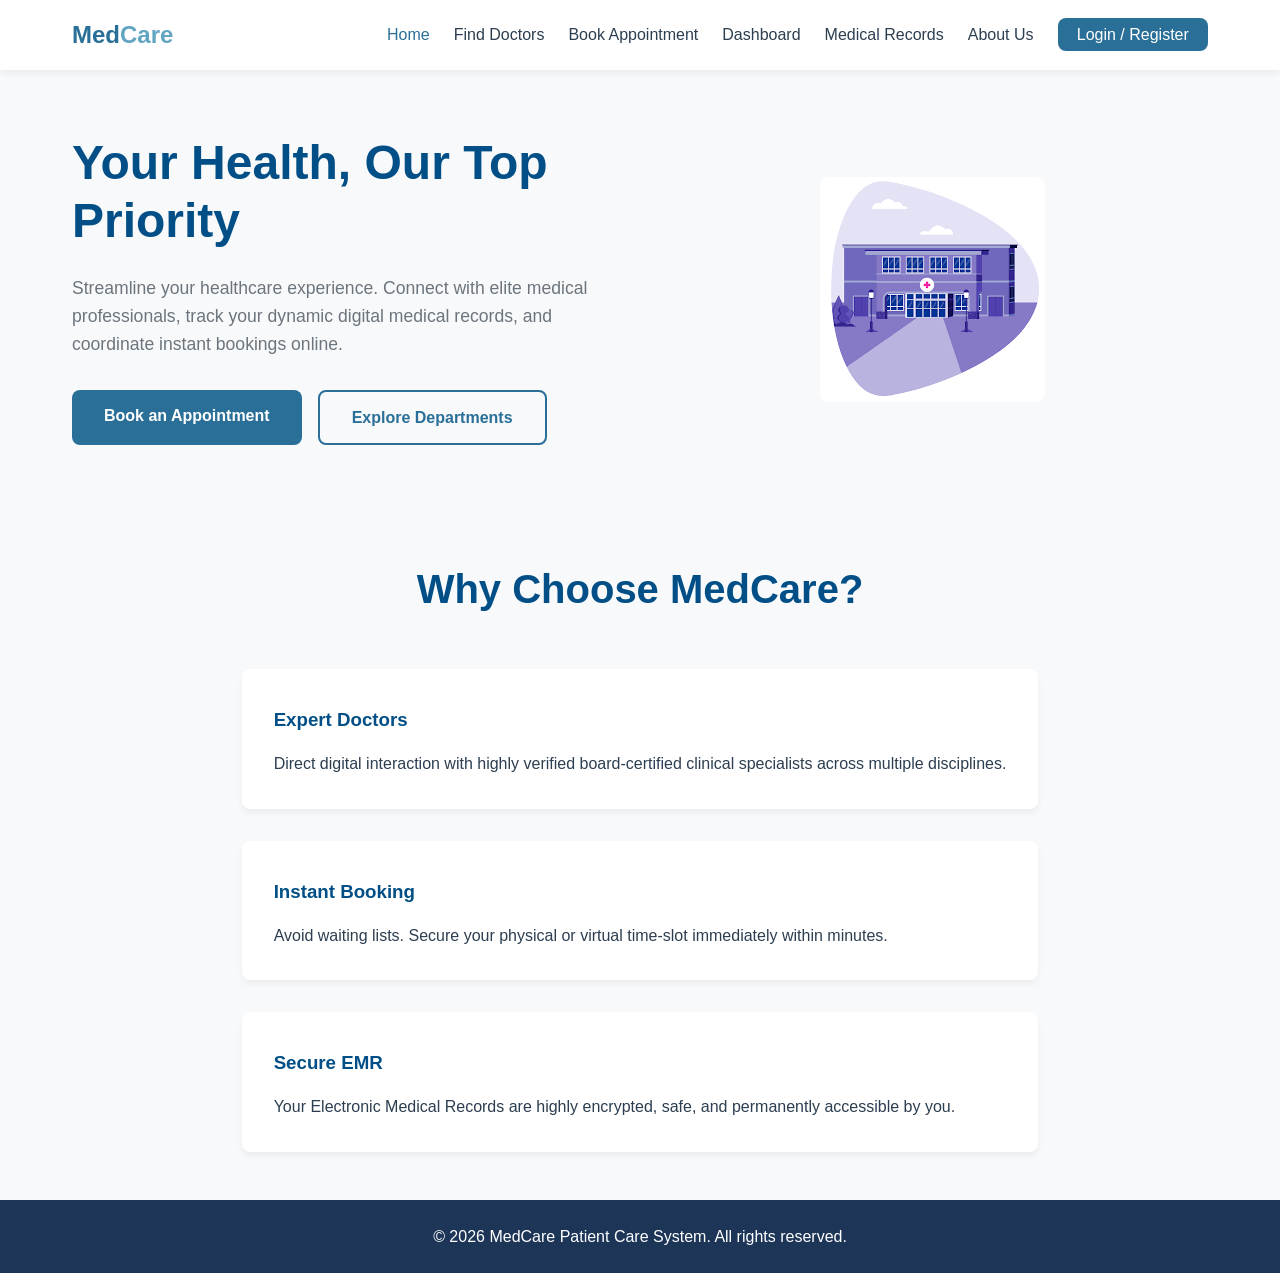
==== commit 6b4d71b1: "test" ====
--- a/index.html
+++ b/index.html
@@ -33,7 +33,7 @@
             </div>
         </div>
         <div class="hero-image">
-            <img src="https://images.unsplash.com/photo-1516549655169-df83a0774514?auto=format&fit=crop&w=500&q=80" alt="Medical Team">
+            <img src="[data-uri]" alt="Medical Team">
         </div>
     </main>
 
